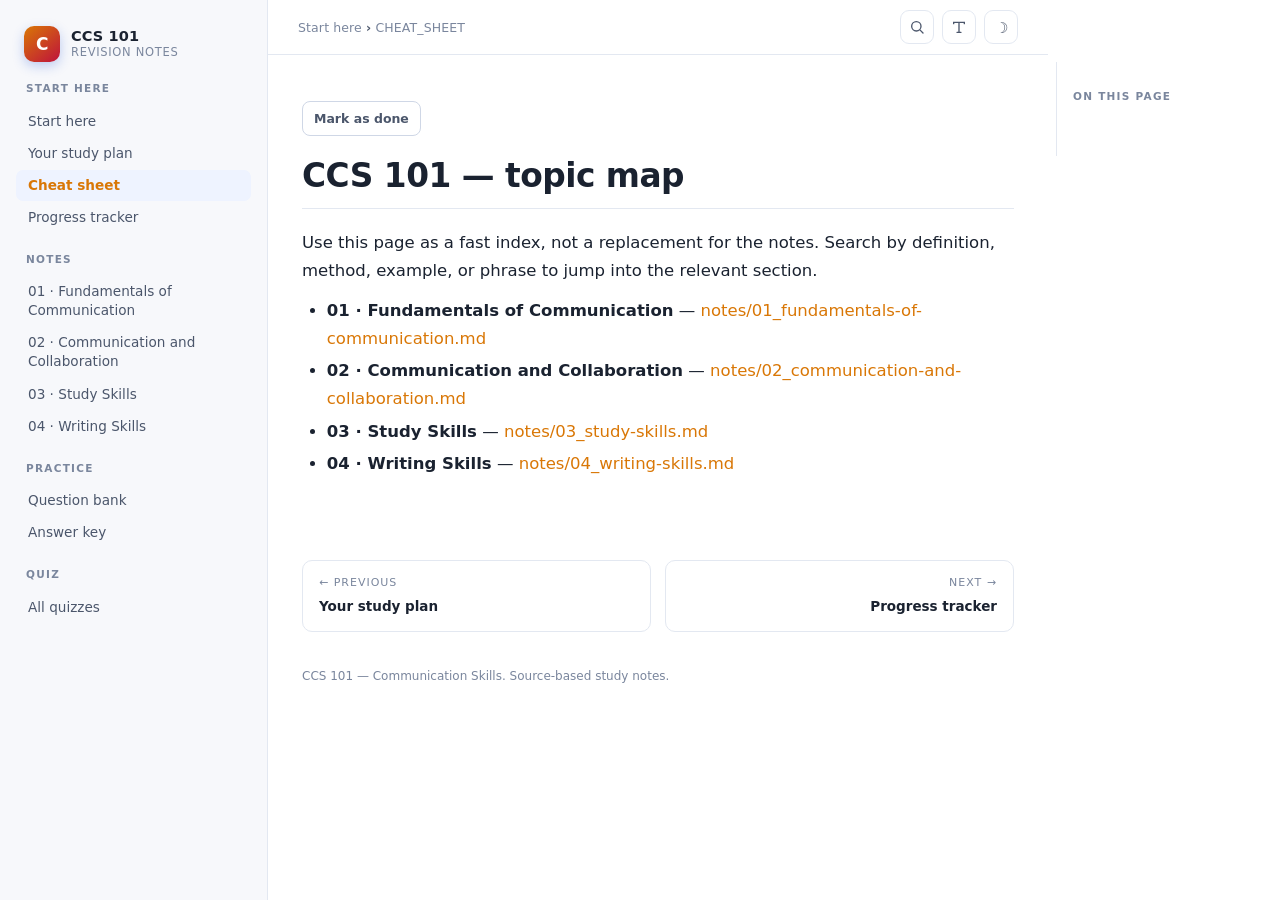
==== docs/CHEAT_SHEET.html @ 3e4b7929 "Build interactive ccs-101-communication-skills study site Co-authored-by: Copilot <223556219+Copilot" ====
<!DOCTYPE html>
<html lang="en" data-theme="light">
<head>
<meta charset="utf-8">
<meta name="viewport" content="width=device-width, initial-scale=1">
<title>CCS 101 — topic map · CCS 101 Revision</title>
<meta name="description" content="Study notes for CCS 101 Communication Skills, from academic communication to writing and study skills.">
<link rel="stylesheet" href="assets/notes.css">
<link rel="stylesheet" href="assets/theme.css">
</head>
<body data-page="CHEAT_SHEET.html" data-pages="[{&quot;label&quot;:&quot;01 · Fundamentals of Communication&quot;,&quot;href&quot;:&quot;notes/01_fundamentals-of-communication.html&quot;,&quot;key&quot;:&quot;notes/01_fundamentals-of-communication.html&quot;},{&quot;label&quot;:&quot;02 · Communication and Collaboration&quot;,&quot;href&quot;:&quot;notes/02_communication-and-collaboration.html&quot;,&quot;key&quot;:&quot;notes/02_communication-and-collaboration.html&quot;},{&quot;label&quot;:&quot;03 · Study Skills&quot;,&quot;href&quot;:&quot;notes/03_study-skills.html&quot;,&quot;key&quot;:&quot;notes/03_study-skills.html&quot;},{&quot;label&quot;:&quot;04 · Writing Skills&quot;,&quot;href&quot;:&quot;notes/04_writing-skills.html&quot;,&quot;key&quot;:&quot;notes/04_writing-skills.html&quot;}]">
<div class="progress" id="progress"></div>
<div class="layout">
<aside class="sidebar">
  <a class="brand" href="index.html">
    <span class="brand-mark">C</span>
    <span class="brand-text"><strong>CCS 101</strong><span>Revision Notes</span></span>
  </a>
  <details class="nav-details" open>
    <summary>Contents</summary>
    <div class="nav-group"><div class="nav-head">Start here</div><a href="START_HERE.html">Start here</a><a href="YOUR_STUDY_PLAN.html">Your study plan</a><a href="CHEAT_SHEET.html" class="active">Cheat sheet</a><a href="PROGRESS_TRACKER.html">Progress tracker</a></div><div class="nav-group"><div class="nav-head">Notes</div><a href="notes/01_fundamentals-of-communication.html">01 · Fundamentals of Communication</a><a href="notes/02_communication-and-collaboration.html">02 · Communication and Collaboration</a><a href="notes/03_study-skills.html">03 · Study Skills</a><a href="notes/04_writing-skills.html">04 · Writing Skills</a></div><div class="nav-group"><div class="nav-head">Practice</div><a href="practice/QUESTION_BANK.html">Question bank</a><a href="practice/ANSWER_KEY.html">Answer key</a></div><div class="nav-group"><div class="nav-head">Quiz</div><a href="quiz/index.html">All quizzes</a></div>
  </details>
</aside>
<main class="main">
  <div class="topbar">
    <span class="crumb">Start here <b>&rsaquo;</b> CHEAT_SHEET</span>
    <div class="topbar-actions">
      <button class="icon-btn" id="searchBtn" title="Search all pages (Ctrl+K)" aria-label="Search all pages">
        <svg viewBox="0 0 24 24" width="16" height="16" fill="none" stroke="currentColor" stroke-width="2" stroke-linecap="round" aria-hidden="true"><circle cx="11" cy="11" r="7"></circle><path d="M21 21l-4.3-4.3"></path></svg>
      </button>
      <button class="icon-btn" id="findBtn" title="Find on this page (Ctrl+Alt+F)" aria-label="Find on this page">
        <svg viewBox="0 0 24 24" width="16" height="16" fill="none" stroke="currentColor" stroke-width="2" stroke-linecap="round" aria-hidden="true"><path d="M4 7V5h16v2M9 20h6M12 5v15"></path></svg>
      </button>
      <button class="theme-btn" id="themeBtn" title="Switch light / dark" aria-label="Switch theme">&#9789;</button>
    </div>
  </div>
  <article class="content">
<div class="page-tools"><button type="button" class="done-btn" id="markDone">Mark as done</button></div>
<h1 id="ccs-101-topic-map">CCS 101 — topic map</h1>
<p>Use this page as a fast index, not a replacement for the notes. Search by definition, method, example, or phrase to jump into the relevant section.</p>
<ul>
<li><strong>01 · Fundamentals of Communication</strong> — <a href="notes/01_fundamentals-of-communication.html">notes/01_fundamentals-of-communication.md</a></li>
<li><strong>02 · Communication and Collaboration</strong> — <a href="notes/02_communication-and-collaboration.html">notes/02_communication-and-collaboration.md</a></li>
<li><strong>03 · Study Skills</strong> — <a href="notes/03_study-skills.html">notes/03_study-skills.md</a></li>
<li><strong>04 · Writing Skills</strong> — <a href="notes/04_writing-skills.html">notes/04_writing-skills.md</a></li>
</ul>

  </article>
<nav class="pager"><a class="prev" href="YOUR_STUDY_PLAN.html"><span class="dir">&larr; Previous</span><span class="name">Your study plan</span></a><a class="next" href="PROGRESS_TRACKER.html"><span class="dir">Next &rarr;</span><span class="name">Progress tracker</span></a></nav>
  <footer class="foot">
    CCS 101 — Communication Skills. Source-based study notes.
  </footer>
</main>
<aside class="toc">
  <div class="toc-title">On this page</div>
  
</aside>
</div>
<div class="search-overlay" id="searchOverlay" hidden>
  <div class="search-modal" role="dialog" aria-label="Search">
    <div class="search-bar">
      <svg viewBox="0 0 24 24" width="18" height="18" fill="none" stroke="currentColor" stroke-width="2" stroke-linecap="round" aria-hidden="true"><circle cx="11" cy="11" r="7"></circle><path d="M21 21l-4.3-4.3"></path></svg>
      <input id="searchInput" type="search" placeholder="Search every page, section and quiz&hellip;" autocomplete="off" aria-label="Search all pages">
      <kbd>Esc</kbd>
    </div>
    <div class="search-results" id="searchResults"></div>
    <div class="search-foot"><span>&uarr;&darr; choose</span><span>Enter open</span><span>Esc close</span></div>
  </div>
</div>
<div class="findbar" id="findBar" hidden>
  <div class="find-inner">
    <svg viewBox="0 0 24 24" width="15" height="15" fill="none" stroke="currentColor" stroke-width="2" stroke-linecap="round" aria-hidden="true"><path d="M4 7V5h16v2M9 20h6M12 5v15"></path></svg>
    <input id="findInput" type="search" placeholder="Find on this page&hellip;" autocomplete="off" aria-label="Find on this page">
    <span class="find-count" id="findCount"></span>
    <button class="mini-btn" id="findPrev" title="Previous match" aria-label="Previous match">&uarr;</button>
    <button class="mini-btn" id="findNext" title="Next match" aria-label="Next match">&darr;</button>
    <button class="mini-btn" id="findClose" title="Close (Esc)" aria-label="Close find">&times;</button>
  </div>
</div>
<script src="assets/search-index.js"></script>
<script>
(function () {
  var root = document.documentElement;
  try {
    var saved = localStorage.getItem('ccs101-theme');
    if (saved) root.setAttribute('data-theme', saved);
  } catch (e) {}

  var btn = document.getElementById('themeBtn');
  if (btn) btn.addEventListener('click', function () {
    var next = root.getAttribute('data-theme') === 'dark' ? 'light' : 'dark';
    root.setAttribute('data-theme', next);
    btn.textContent = next === 'dark' ? '\u2600' : '\u263D';
    try { localStorage.setItem('ccs101-theme', next); } catch (e) {}
  });

  var bar = document.getElementById('progress');
  if (bar) window.addEventListener('scroll', function () {
    var h = document.documentElement;
    var max = h.scrollHeight - h.clientHeight;
    bar.style.width = (max > 0 ? (h.scrollTop / max) * 100 : 0) + '%';
  }, { passive: true });

  // highlight the current section in the right-hand table of contents
  var links = [].slice.call(document.querySelectorAll('.toc a'));
  if (links.length) {
    var heads = links.map(function (a) { return document.getElementById(a.getAttribute('href').slice(1)); });
    window.addEventListener('scroll', function () {
      var best = -1;
      for (var i = 0; i < heads.length; i++) {
        if (heads[i] && heads[i].getBoundingClientRect().top < 120) best = i;
      }
      links.forEach(function (a, i) { a.classList.toggle('active', i === best); });
    }, { passive: true });
  }

  // on phones, start with the contents menu collapsed
  var det = document.querySelector('.nav-details');
  if (det && window.innerWidth < 1000) det.removeAttribute('open');

  // ---- interactive checklist -------------------------------------------
  var pageId  = document.body.getAttribute('data-page') || location.pathname;
  var checks  = [].slice.call(document.querySelectorAll('.task-check'));
  var countEl = document.getElementById('checkCount');
  var resetBtn = document.getElementById('resetChecks');

  function checkKey(el) { return 'ccs101:task:' + pageId + ':' + el.getAttribute('data-task'); }
  function updateCount() {
    if (!countEl) return;
    var done = checks.filter(function (c) { return c.checked; }).length;
    countEl.textContent = done + ' / ' + checks.length + ' done';
    countEl.classList.toggle('all', checks.length > 0 && done === checks.length);
  }
  checks.forEach(function (c) {
    try { if (localStorage.getItem(checkKey(c)) === '1') c.checked = true; } catch (e) {}
    c.addEventListener('change', function () {
      try { localStorage.setItem(checkKey(c), c.checked ? '1' : '0'); } catch (e) {}
      updateCount();
    });
  });
  updateCount();
  if (resetBtn) resetBtn.addEventListener('click', function () {
    checks.forEach(function (c) {
      c.checked = false;
      try { localStorage.removeItem(checkKey(c)); } catch (e) {}
    });
    updateCount();
  });

  // ---- fill-in blanks ---------------------------------------------------
  var blanks = [].slice.call(document.querySelectorAll('input.blank'));
  blanks.forEach(function (b) {
    var k = 'ccs101:blank:' + pageId + ':' + b.getAttribute('data-blank');
    try {
      var v = localStorage.getItem(k);
      if (v !== null) b.value = v;
    } catch (e) {}
    b.addEventListener('input', function () {
      try { localStorage.setItem(k, b.value); } catch (e) {}
      if (b.getAttribute('data-kind') === 'date') updateDays();
    });
  });

  function updateDays() {
    var date = document.querySelector('input.blank[data-kind="date"]');
    var days = document.querySelector('input.blank[data-kind="days"]');
    if (!date || !days) return;
    if (!date.value) { days.value = ''; return; }
    var d = new Date(date.value + 'T00:00:00');
    if (isNaN(d.getTime())) { days.value = ''; return; }
    var today = new Date();
    today.setHours(0, 0, 0, 0);
    days.value = String(Math.round((d - today) / 86400000));
  }
  updateDays();

  // ---- mark as done + progress panel -----------------------------------
  var doneBtn = document.getElementById('markDone');
  var doneKey = 'ccs101:done:' + pageId;
  function isDone() { try { return localStorage.getItem(doneKey) === '1'; } catch (e) { return false; } }
  function paintDone() {
    if (!doneBtn) return;
    doneBtn.textContent = isDone() ? '\u2713 Done' : 'Mark as done';
    doneBtn.classList.toggle('is-done', isDone());
  }
  if (doneBtn) doneBtn.addEventListener('click', function () {
    try { localStorage.setItem(doneKey, isDone() ? '0' : '1'); } catch (e) {}
    paintDone();
    renderPanel();
  });
  paintDone();

  var panel = document.getElementById('donePanel');
  var pages = [];
  try { pages = JSON.parse(document.body.getAttribute('data-pages') || '[]'); } catch (e) {}
  function renderPanel() {
    if (!panel || !pages.length) return;
    panel.innerHTML = '';
    var n = 0;
    pages.forEach(function (p) {
      try { if (localStorage.getItem('ccs101:done:' + p.key) === '1') n++; } catch (e) {}
    });
    var head = document.createElement('p');
    head.className = 'done-summary';
    head.textContent = n + ' / ' + pages.length + ' pages marked done';
    panel.appendChild(head);

    var list = document.createElement('ul');
    list.className = 'done-list';
    pages.forEach(function (p) {
      var li = document.createElement('li');
      var a = document.createElement('a');
      a.href = p.href;
      a.textContent = p.label;
      var s = document.createElement('span');
      var d = false;
      try { d = localStorage.getItem('ccs101:done:' + p.key) === '1'; } catch (e) {}
      s.className = 'done-flag' + (d ? ' yes' : '');
      s.textContent = d ? '\u2713 done' : 'not done';
      li.appendChild(a);
      li.appendChild(s);
      list.appendChild(li);
    });
    panel.appendChild(list);
  }
  renderPanel();

  // ---- multiple-choice quizzes -----------------------------------------
  var quiz = document.querySelector('.quiz');
  if (quiz) {
    var quizId = quiz.getAttribute('data-quiz');
    var total  = parseInt(quiz.getAttribute('data-total'), 10) || 0;
    var correct = 0;
    var answered = 0;
    var bestKey = 'ccs101:quiz:' + quizId;
    var nowEl = quiz.querySelector('.quiz-now');
    var bestEl = quiz.querySelector('.quiz-best');

    function readBest() {
      try { return parseInt(localStorage.getItem(bestKey) || '0', 10) || 0; } catch (e) { return 0; }
    }
    function paintBest() {
      if (bestEl) bestEl.textContent = 'Best: ' + readBest() + ' / ' + total;
    }
    paintBest();

    [].slice.call(quiz.querySelectorAll('.quiz-q')).forEach(function (q) {
      var answer = parseInt(q.getAttribute('data-answer'), 10);
      var feedback = q.querySelector('.quiz-feedback');
      var why = q.querySelector('.quiz-why');
      var opts = [].slice.call(q.querySelectorAll('.quiz-opt'));
      opts.forEach(function (btn) {
        btn.addEventListener('click', function () {
          if (q.classList.contains('answered')) return;
          q.classList.add('answered');
          var pick = parseInt(btn.getAttribute('data-i'), 10);
          opts.forEach(function (b) {
            b.disabled = true;
            if (parseInt(b.getAttribute('data-i'), 10) === answer) b.classList.add('correct');
          });
          if (pick === answer) {
            correct++;
            feedback.className = 'quiz-feedback good';
          } else {
            btn.classList.add('wrong');
            feedback.className = 'quiz-feedback bad';
          }
          feedback.textContent = (pick === answer ? 'Correct. ' : 'Not quite. ') + (why ? why.textContent : '');
          feedback.hidden = false;
          answered++;
          if (nowEl) nowEl.textContent = correct + ' / ' + total;
          if (answered === total) {
            var best = readBest();
            if (correct > best) {
              try { localStorage.setItem(bestKey, String(correct)); } catch (e) {}
              paintBest();
            }
          }
        });
      });
    });

    var retry = quiz.querySelector('.quiz-retry');
    if (retry) retry.addEventListener('click', function () {
      correct = 0;
      answered = 0;
      if (nowEl) nowEl.textContent = '0 / ' + total;
      [].slice.call(quiz.querySelectorAll('.quiz-q')).forEach(function (q) {
        q.classList.remove('answered');
        var f = q.querySelector('.quiz-feedback');
        f.hidden = true;
        f.textContent = '';
        f.className = 'quiz-feedback';
        [].slice.call(q.querySelectorAll('.quiz-opt')).forEach(function (b) {
          b.disabled = false;
          b.classList.remove('correct', 'wrong');
        });
      });
    });
  }

  // print shows the answers so the PDF is a complete revision sheet
  window.addEventListener('beforeprint', function () {
    [].slice.call(document.querySelectorAll('details.reveal')).forEach(function (d) {
      d.setAttribute('data-was-open', d.open ? '1' : '0');
      d.open = true;
    });
  });
  window.addEventListener('afterprint', function () {
    [].slice.call(document.querySelectorAll('details.reveal')).forEach(function (d) {
      if (d.getAttribute('data-was-open') === '0') d.open = false;
    });
  });
})();
</script>
<script>
(function () {
  var SITE_ROOT = '';

  // ---- flip cards ----------------------------------------------------------
  [].slice.call(document.querySelectorAll('.flipcard')).forEach(function (card) {
    card.addEventListener('click', function () { card.classList.toggle('flipped'); });
  });

  // ---- inline multiple choice ----------------------------------------------
  [].slice.call(document.querySelectorAll('.mcq')).forEach(function (box) {
    var fb = box.querySelector('.mcq-feedback');
    [].slice.call(box.querySelectorAll('.mcq-opt')).forEach(function (btn) {
      btn.addEventListener('click', function () {
        if (box.classList.contains('answered')) return;
        box.classList.add('answered');
        var correct = btn.getAttribute('data-correct') === 'true';
        [].slice.call(box.querySelectorAll('.mcq-opt')).forEach(function (b) {
          b.disabled = true;
          if (b.getAttribute('data-correct') === 'true') b.classList.add('correct');
        });
        if (!correct) btn.classList.add('wrong');
        var why = btn.getAttribute('data-why') || '';
        fb.textContent = (correct ? 'Correct. ' : 'Not quite. ') + why;
        fb.className = 'mcq-feedback ' + (correct ? 'good' : 'bad');
        fb.hidden = false;
      });
    });
  });

  // ---- true / false ----------------------------------------------------------
  [].slice.call(document.querySelectorAll('.tf')).forEach(function (box) {
    var fb = box.querySelector('.tf-feedback');
    var answer = box.getAttribute('data-answer') === 'false' ? 'false' : 'true';
    [].slice.call(box.querySelectorAll('.tf-btn')).forEach(function (btn) {
      btn.addEventListener('click', function () {
        if (box.classList.contains('answered')) return;
        box.classList.add('answered');
        var correct = btn.getAttribute('data-pick') === answer;
        [].slice.call(box.querySelectorAll('.tf-btn')).forEach(function (b) {
          b.disabled = true;
          if (b.getAttribute('data-pick') === answer) b.classList.add('correct');
        });
        if (!correct) btn.classList.add('wrong');
        fb.textContent = (correct ? 'Correct. ' : 'Not quite. ') + (box.getAttribute('data-why') || '');
        fb.className = 'tf-feedback ' + (correct ? 'good' : 'bad');
        fb.hidden = false;
      });
    });
  });

  // ---- step-by-step solutions -------------------------------------------------
  [].slice.call(document.querySelectorAll('.steps')).forEach(function (box) {
    [].slice.call(box.querySelectorAll('.step-head')).forEach(function (h) {
      h.addEventListener('click', function () { h.parentNode.classList.toggle('open'); });
    });
    var all = box.querySelector('.steps-all');
    if (all) all.addEventListener('click', function () {
      [].slice.call(box.querySelectorAll('.step')).forEach(function (s) { s.classList.add('open'); });
      all.disabled = true;
      all.textContent = 'All steps revealed';
    });
  });

  // ---- full-text search overlay ------------------------------------------------
  var INDEX = window.SEARCH_INDEX || [];
  var overlay = document.getElementById('searchOverlay');
  var sInput = document.getElementById('searchInput');
  var sResults = document.getElementById('searchResults');
  var sSel = -1;

  function escHtml(s) {
    return String(s).replace(/[&<>"]/g, function (c) {
      return { '&': '&amp;', '<': '&lt;', '>': '&gt;', '"': '&quot;' }[c];
    });
  }

  function runSearch(query) {
    var terms = query.toLowerCase().split(/\s+/).filter(function (t) { return t; });
    if (!terms.length) return [];
    var ql = query.toLowerCase();
    var hits = [];
    for (var n = 0; n < INDEX.length; n++) {
      var e = INDEX[n];
      var t = (e.t || '').toLowerCase();
      var h = (e.h || '').toLowerCase();
      var x = (e.x || '').toLowerCase();
      var score = 0, ok = true, firstPos = -1;
      for (var i = 0; i < terms.length; i++) {
        var term = terms[i];
        var pt = t.indexOf(term), ph = h.indexOf(term), px = x.indexOf(term);
        if (pt < 0 && ph < 0 && px < 0) { ok = false; break; }
        if (pt >= 0) score += 8;
        if (ph >= 0) score += 5;
        if (px >= 0) { score += 1; if (firstPos < 0) firstPos = px; }
      }
      if (!ok) continue;
      if (ql.length > 3 && x.indexOf(ql) >= 0) score += 6;
      if (h.indexOf(ql) >= 0) score += 4;
      hits.push({ e: e, score: score, pos: firstPos });
    }
    hits.sort(function (a, b) { return b.score - a.score; });
    return hits.slice(0, 24);
  }

  function snippetHtml(e, pos, query) {
    var x = e.x || '';
    if (pos < 0) pos = 0;
    var start = Math.max(0, pos - 60);
    var end = Math.min(x.length, pos + 150);
    var raw = (start > 0 ? '\u2026' : '') + x.substring(start, end) + (end < x.length ? '\u2026' : '');
    var html = escHtml(raw);
    var terms = query.toLowerCase().split(/\s+/).filter(function (t) { return t; })
      .sort(function (a, b) { return b.length - a.length; });
    for (var i = 0; i < terms.length; i++) {
      var t = terms[i].replace(/[.*+?^${}()|[\]\\]/g, '\\$&');
      html = html.replace(new RegExp('(' + t + ')', 'gi'), '<mark>$1</mark>');
    }
    return html;
  }

  function addHit(hit, query) {
    var e = hit.e;
    var a = document.createElement('a');
    a.className = 'sr-item';
    a.href = SITE_ROOT + e.u + (e.i ? '#' + e.i : '');
    var meta = e.g + (e.h ? ' \u00b7 ' + e.h : '');
    a.innerHTML =
      '<span class="sr-meta">' + escHtml(meta) + '</span>' +
      '<span class="sr-title">' + escHtml(e.t) + '</span>' +
      (query ? '<span class="sr-snippet">' + snippetHtml(e, hit.pos, query) + '</span>' : '');
    a.addEventListener('click', function () { closeSearch(); });
    sResults.appendChild(a);
  }

  function paintSearch(query) {
    sResults.innerHTML = '';
    if (!query.trim()) {
      var pages = [];
      for (var n = 0; n < INDEX.length; n++) {
        if (!INDEX[n].h) pages.push({ e: INDEX[n], pos: -1 });
      }
      pages.slice(0, 14).forEach(function (hit) { addHit(hit, ''); });
      return;
    }
    var hits = runSearch(query);
    if (!hits.length) {
      sResults.innerHTML = '<div class="sr-empty">Nothing matches &ldquo;' + escHtml(query) + '&rdquo;. Try a shorter word.</div>';
      return;
    }
    hits.forEach(function (hit) { addHit(hit, query); });
  }

  function paintSel() {
    var items = [].slice.call(sResults.querySelectorAll('.sr-item'));
    items.forEach(function (el, i) { el.classList.toggle('active', i === sSel); });
    if (sSel >= 0 && items[sSel]) items[sSel].scrollIntoView({ block: 'nearest' });
  }

  function openSearch() {
    if (!overlay) return;
    overlay.hidden = false;
    sInput.value = '';
    paintSearch('');
    sInput.focus();
  }
  function closeSearch() { if (overlay) overlay.hidden = true; }

  if (overlay && sInput && sResults) {
    document.getElementById('searchBtn').addEventListener('click', openSearch);
    overlay.addEventListener('mousedown', function (ev) {
      if (ev.target === overlay) closeSearch();
    });
    sInput.addEventListener('input', function () { paintSearch(sInput.value); });
    sInput.addEventListener('keydown', function (ev) {
      var items = [].slice.call(sResults.querySelectorAll('.sr-item'));
      if (ev.key === 'ArrowDown') { ev.preventDefault(); if (sSel < items.length - 1) sSel++; paintSel(); }
      else if (ev.key === 'ArrowUp') { ev.preventDefault(); if (sSel > 0) sSel--; paintSel(); }
      else if (ev.key === 'Enter') {
        ev.preventDefault();
        var target = items[sSel >= 0 ? sSel : 0];
        if (target) location.href = target.href;
      }
    });
  }

  // ---- find on this page --------------------------------------------------------
  var findBar = document.getElementById('findBar');
  var fInput = document.getElementById('findInput');
  var fCount = document.getElementById('findCount');
  var fMarks = [];
  var fCur = -1;
  var fTimer = null;

  function collectTextNodes(el, out) {
    var walker = document.createTreeWalker(el, NodeFilter.SHOW_TEXT, {
      acceptNode: function (n) {
        if (!n.nodeValue || !n.nodeValue.trim()) return NodeFilter.FILTER_REJECT;
        var p = n.parentNode;
        if (p && p.closest && p.closest('script,style,mark.find-m')) return NodeFilter.FILTER_REJECT;
        return NodeFilter.FILTER_ACCEPT;
      }
    });
    while (walker.nextNode()) out.push(walker.currentNode);
    return out;
  }

  function clearFind() {
    [].slice.call(document.querySelectorAll('mark.find-m')).forEach(function (m) {
      var parent = m.parentNode;
      if (!parent) return;
      parent.replaceChild(document.createTextNode(m.textContent), m);
      parent.normalize();
    });
    fMarks = [];
    fCur = -1;
  }

  function paintFindCount() {
    if (!fCount) return;
    if (fMarks.length) {
      fCount.textContent = (fCur + 1) + ' / ' + fMarks.length;
    } else {
      fCount.textContent = (fInput.value.trim().length >= 2 ? 'no match' : '');
    }
  }

  function showFind(i) {
    [].slice.call(document.querySelectorAll('mark.find-m.current')).forEach(function (m) {
      m.classList.remove('current');
    });
    if (i >= 0 && i < fMarks.length) {
      fCur = i;
      var m = fMarks[i];
      m.classList.add('current');
      m.scrollIntoView({ block: 'center' });
    }
    paintFindCount();
  }

  function doFind(q) {
    clearFind();
    if (q.trim().length < 2) { paintFindCount(); return; }
    var content = document.querySelector('.content') || document.body;
    var nodes = collectTextNodes(content, []);
    var ql = q.toLowerCase();
    nodes.forEach(function (node) {
      var text = node.nodeValue;
      var lower = text.toLowerCase();
      var idx = lower.indexOf(ql);
      if (idx < 0) return;
      var frag = document.createDocumentFragment();
      var pos = 0;
      while (idx >= 0) {
        frag.appendChild(document.createTextNode(text.substring(pos, idx)));
        var mk = document.createElement('mark');
        mk.className = 'find-m';
        mk.textContent = text.substring(idx, idx + ql.length);
        frag.appendChild(mk);
        fMarks.push(mk);
        pos = idx + ql.length;
        idx = lower.indexOf(ql, pos);
      }
      frag.appendChild(document.createTextNode(text.substring(pos)));
      node.parentNode.replaceChild(frag, node);
    });
    if (fMarks.length) showFind(0); else paintFindCount();
  }

  function openFind() {
    if (!findBar) return;
    findBar.hidden = false;
    fInput.focus();
    fInput.select();
  }
  function closeFind() {
    if (!findBar) return;
    findBar.hidden = true;
    clearFind();
    paintFindCount();
  }

  if (findBar && fInput) {
    document.getElementById('findBtn').addEventListener('click', openFind);
    document.getElementById('findClose').addEventListener('click', closeFind);
    document.getElementById('findPrev').addEventListener('click', function () {
      if (fMarks.length) showFind((fCur - 1 + fMarks.length) % fMarks.length);
    });
    document.getElementById('findNext').addEventListener('click', function () {
      if (fMarks.length) showFind((fCur + 1) % fMarks.length);
    });
    fInput.addEventListener('input', function () {
      if (fTimer) clearTimeout(fTimer);
      fTimer = setTimeout(function () { doFind(fInput.value); }, 150);
    });
    fInput.addEventListener('keydown', function (ev) {
      if (ev.key === 'Enter') {
        ev.preventDefault();
        if (fMarks.length) showFind((fCur + 1) % fMarks.length);
      } else if (ev.key === 'Escape') {
        closeFind();
      }
    });
  }

  // ---- global keyboard shortcuts --------------------------------------------------
  document.addEventListener('keydown', function (ev) {
    var inField = /^(input|textarea|select)$/i.test((ev.target && ev.target.tagName) || '');
    if ((ev.ctrlKey || ev.metaKey) && (ev.key === 'k' || ev.key === 'K')) {
      ev.preventDefault();
      if (overlay && overlay.hidden) openSearch(); else closeSearch();
    } else if (ev.ctrlKey && ev.altKey && (ev.key === 'f' || ev.key === 'F')) {
      ev.preventDefault();
      if (findBar && findBar.hidden) openFind(); else closeFind();
    } else if (ev.key === 'Escape') {
      if (overlay && !overlay.hidden) closeSearch();
      else if (findBar && !findBar.hidden) closeFind();
    } else if (ev.key === '/' && !inField && overlay && overlay.hidden) {
      ev.preventDefault();
      openSearch();
    }
  });
})();
</script>
</body>
</html>
---- docs/assets/notes.css ----
@charset "utf-8";
/* ==========================================================================
   CSC 112 / STA 121 — Revision Notes
   A clean, printable "docs site" theme for the Markdown study notes.
   ========================================================================== */

:root {
  --bg: #ffffff;
  --bg-soft: #f7f8fb;
  --bg-inset: #eef1f7;
  --fg: #1a2230;
  --fg-soft: #4b566b;
  --muted: #7a869d;
  --border: #e3e8f1;
  --border-strong: #cfd7e6;
  --accent: #2456d6;
  --accent-2: #6d4aff;
  --accent-soft: #eef3ff;
  --ok: #0f7b4f;
  --warn: #9a5b00;
  --code-bg: #0f172a;
  --code-fg: #e6edf8;
  --code-border: #1e2a44;
  --shadow: 0 1px 2px rgba(16, 24, 40, .04), 0 8px 24px rgba(16, 24, 40, .06);
  --radius: 12px;
  --sidebar-w: 268px;
  --toc-w: 232px;
  --font: "Segoe UI", system-ui, -apple-system, "Helvetica Neue", Arial, sans-serif;
  --mono: "Cascadia Mono", "Cascadia Code", Consolas, "SF Mono", "Liberation Mono", monospace;
}

[data-theme="dark"] {
  --bg: #0d121e;
  --bg-soft: #131a29;
  --bg-inset: #1a2233;
  --fg: #e2e9f5;
  --fg-soft: #b3bfd4;
  --muted: #8795ad;
  --border: #222c41;
  --border-strong: #33405a;
  --accent: #7ea2ff;
  --accent-2: #a78bfa;
  --accent-soft: #16203a;
  --ok: #4ade80;
  --warn: #fbbf24;
  --code-bg: #080d18;
  --code-fg: #dbe6f7;
  --code-border: #1b2438;
  --shadow: 0 1px 2px rgba(0, 0, 0, .4), 0 12px 32px rgba(0, 0, 0, .35);
}

* { box-sizing: border-box; }

html { scroll-behavior: smooth; }

body {
  margin: 0;
  background: var(--bg);
  color: var(--fg);
  font-family: var(--font);
  font-size: 16.5px;
  line-height: 1.68;
  -webkit-font-smoothing: antialiased;
  text-rendering: optimizeLegibility;
}

::selection { background: rgba(36, 86, 214, .18); }

/* ---------- reading progress ---------- */

.progress {
  position: fixed;
  top: 0; left: 0;
  height: 3px;
  width: 0;
  background: linear-gradient(90deg, var(--accent), var(--accent-2));
  z-index: 60;
  transition: width .08s linear;
}

/* ---------- layout ---------- */

.layout {
  display: grid;
  grid-template-columns: var(--sidebar-w) minmax(0, 1fr);
  min-height: 100vh;
}

.sidebar {
  position: sticky;
  top: 0;
  height: 100vh;
  overflow-y: auto;
  border-right: 1px solid var(--border);
  background: var(--bg-soft);
  padding: 22px 16px 40px;
  scrollbar-width: thin;
}

.brand {
  display: flex;
  align-items: center;
  gap: 11px;
  padding: 4px 8px 18px;
  text-decoration: none;
  color: var(--fg);
}

.brand-mark {
  width: 36px; height: 36px;
  flex: 0 0 36px;
  display: grid;
  place-items: center;
  border-radius: 10px;
  background: linear-gradient(140deg, var(--accent), var(--accent-2));
  color: #fff;
  font-weight: 700;
  font-size: 17px;
  letter-spacing: -.02em;
  box-shadow: 0 4px 12px rgba(36, 86, 214, .28);
}

.brand-text { display: flex; flex-direction: column; line-height: 1.2; }
.brand-text strong { font-size: 14.5px; letter-spacing: .01em; }
.brand-text span { font-size: 11.5px; color: var(--muted); letter-spacing: .06em; text-transform: uppercase; }

.nav-details > summary { display: none; }

.nav-group { margin: 0 0 18px; }

.nav-head {
  font-size: 10.5px;
  font-weight: 700;
  letter-spacing: .12em;
  text-transform: uppercase;
  color: var(--muted);
  padding: 0 10px 7px;
}

.nav-group a {
  display: block;
  padding: 6px 10px;
  margin: 1px 0;
  border-radius: 7px;
  font-size: 13.6px;
  line-height: 1.4;
  color: var(--fg-soft);
  text-decoration: none;
  border-left: 2px solid transparent;
}

.nav-group a:hover { background: var(--bg-inset); color: var(--fg); }

.nav-group a.active {
  background: var(--accent-soft);
  color: var(--accent);
  font-weight: 600;
}

/* ---------- main ---------- */

.main { min-width: 0; }

.topbar {
  position: sticky;
  top: 0;
  z-index: 40;
  display: flex;
  align-items: center;
  justify-content: space-between;
  gap: 12px;
  padding: 10px 30px;
  background: color-mix(in srgb, var(--bg) 88%, transparent);
  backdrop-filter: blur(10px);
  border-bottom: 1px solid var(--border);
}

.crumb {
  font-size: 12.5px;
  color: var(--muted);
  letter-spacing: .01em;
}
.crumb b { color: var(--fg-soft); font-weight: 600; }

.theme-btn {
  border: 1px solid var(--border);
  background: var(--bg);
  color: var(--fg-soft);
  width: 34px; height: 34px;
  border-radius: 9px;
  cursor: pointer;
  font-size: 15px;
  line-height: 1;
  display: grid;
  place-items: center;
}
.theme-btn:hover { border-color: var(--border-strong); color: var(--fg); }

.content {
  max-width: 850px;
  margin: 0 auto;
  padding: 46px 34px 70px;
}

/* ---------- typography ---------- */

.content h1, .content h2, .content h3, .content h4 {
  color: var(--fg);
  line-height: 1.25;
  letter-spacing: -.015em;
  scroll-margin-top: 72px;
}

.content h1 {
  font-size: 2.05rem;
  font-weight: 700;
  margin: 0 0 .6em;
  padding-bottom: .35em;
  border-bottom: 1px solid var(--border);
}

.content h2 {
  font-size: 1.42rem;
  font-weight: 650;
  margin: 2.1em 0 .55em;
  padding-top: .2em;
}

.content h3 {
  font-size: 1.14rem;
  font-weight: 650;
  margin: 1.7em 0 .45em;
  color: var(--fg);
}

.content h4 { font-size: 1rem; font-weight: 650; margin: 1.4em 0 .4em; }

.content p { margin: .75em 0; }

.content a { color: var(--accent); text-decoration: none; border-bottom: 1px solid transparent; }
.content a:hover { border-bottom-color: currentColor; }

.content strong { font-weight: 650; color: var(--fg); }

.content ul, .content ol { margin: .7em 0; padding-left: 1.5em; }
.content li { margin: .3em 0; }
.content li > ul, .content li > ol { margin: .3em 0; }

.content hr {
  border: 0;
  height: 1px;
  background: var(--border);
  margin: 2.4em 0;
}

/* ---------- blockquote / callout ---------- */

.content blockquote {
  margin: 1.3em 0;
  padding: 13px 18px;
  border-left: 3px solid var(--accent);
  border-radius: 0 10px 10px 0;
  background: var(--accent-soft);
  color: var(--fg-soft);
}

.content blockquote p { margin: .3em 0; }
.content blockquote strong { color: var(--fg); }

/* ---------- inline code ---------- */

.content code {
  font-family: var(--mono);
  font-size: .87em;
  padding: .13em .38em;
  border-radius: 5px;
  background: var(--bg-inset);
  color: var(--accent);
  border: 1px solid var(--border);
  white-space: nowrap;
}

[data-theme="dark"] .content code { color: #a9c1ff; }

/* ---------- code blocks ---------- */

pre.code {
  position: relative;
  margin: 1.25em 0;
  padding: 18px 20px;
  background: var(--code-bg);
  color: var(--code-fg);
  border: 1px solid var(--code-border);
  border-radius: var(--radius);
  overflow-x: auto;
  box-shadow: var(--shadow);
  line-height: 1.55;
  tab-size: 4;
}

pre.code code {
  display: block;
  padding: 0;
  margin: 0;
  background: none;
  border: 0;
  color: inherit;
  font-family: var(--mono);
  font-size: 13.4px;
  white-space: pre;
  border-radius: 0;
}

pre.code[data-lang]::before {
  content: attr(data-lang);
  position: absolute;
  top: 9px;
  right: 13px;
  font-family: var(--font);
  font-size: 10px;
  letter-spacing: .11em;
  text-transform: uppercase;
  color: #7f8ea8;
  user-select: none;
}

/* syntax tokens */
.tok-com { color: #7d8da6; font-style: italic; }
.tok-str { color: #9ae6a8; }
.tok-chr { color: #9ae6a8; }
.tok-num { color: #f0b072; }
.tok-kw  { color: #8ab4ff; font-weight: 600; }
.tok-pre { color: #d7a0ff; }
.tok-fn  { color: #ffd580; }

/* ---------- tables ---------- */

.table-wrap {
  margin: 1.3em 0;
  overflow-x: auto;
  border: 1px solid var(--border);
  border-radius: var(--radius);
  background: var(--bg);
  box-shadow: var(--shadow);
}

.content table {
  border-collapse: collapse;
  width: 100%;
  font-size: .93em;
}

.content thead th {
  background: var(--bg-soft);
  color: var(--fg);
  font-weight: 650;
  text-align: left;
  padding: 10px 14px;
  border-bottom: 1px solid var(--border-strong);
  white-space: nowrap;
}

.content tbody td {
  padding: 9px 14px;
  border-bottom: 1px solid var(--border);
  vertical-align: top;
}

.content tbody tr:last-child td { border-bottom: 0; }
.content tbody tr:hover td { background: var(--bg-soft); }

.content table code { white-space: nowrap; }

/* ---------- checkboxes in task lists ---------- */

.cb {
  display: inline-block;
  color: var(--accent);
  font-size: 1.05em;
  margin-right: .1em;
}

/* ---------- right rail TOC ---------- */

.toc {
  display: none;
  position: sticky;
  top: 62px;
  align-self: start;
  max-height: calc(100vh - 80px);
  overflow-y: auto;
  padding: 26px 18px 40px 4px;
  font-size: 13px;
  border-left: 1px solid var(--border);
  margin-left: 8px;
}

.toc-title {
  font-size: 10.5px;
  font-weight: 700;
  letter-spacing: .12em;
  text-transform: uppercase;
  color: var(--muted);
  margin: 0 0 10px 12px;
}

.toc a {
  display: block;
  padding: 4px 12px;
  color: var(--muted);
  text-decoration: none;
  border-left: 2px solid transparent;
  line-height: 1.4;
}

.toc a:hover { color: var(--fg); }
.toc a.toc-h3 { padding-left: 24px; font-size: 12.3px; }
.toc a.active { color: var(--accent); border-left-color: var(--accent); }

/* ---------- pager ---------- */

.pager {
  display: flex;
  gap: 14px;
  max-width: 850px;
  margin: 0 auto;
  padding: 0 34px 34px;
}

.pager a {
  flex: 1;
  display: flex;
  flex-direction: column;
  gap: 3px;
  padding: 13px 16px;
  border: 1px solid var(--border);
  border-radius: 10px;
  text-decoration: none;
  color: var(--fg);
  background: var(--bg);
  transition: border-color .15s, transform .15s;
}

.pager a:hover { border-color: var(--accent); transform: translateY(-1px); }
.pager .dir { font-size: 11px; letter-spacing: .09em; text-transform: uppercase; color: var(--muted); }
.pager .name { font-size: 13.5px; font-weight: 600; }
.pager a.next { text-align: right; }
.pager .spacer { flex: 1; }

.foot {
  max-width: 850px;
  margin: 0 auto;
  padding: 0 34px 50px;
  font-size: 12px;
  color: var(--muted);
}

/* ---------- index page ---------- */

.hero {
  padding: 58px 34px 10px;
  max-width: 1060px;
  margin: 0 auto;
}

.hero .kicker {
  display: inline-block;
  font-size: 11.5px;
  font-weight: 700;
  letter-spacing: .14em;
  text-transform: uppercase;
  color: var(--accent);
  background: var(--accent-soft);
  padding: 5px 11px;
  border-radius: 999px;
  margin-bottom: 16px;
}

.hero h1 {
  font-size: 2.7rem;
  line-height: 1.12;
  letter-spacing: -.03em;
  margin: 0 0 14px;
  font-weight: 700;
}

.hero p.lede {
  font-size: 1.06rem;
  color: var(--fg-soft);
  max-width: 640px;
  margin: 0 0 26px;
}

.search {
  position: relative;
  max-width: 460px;
}

.search input {
  width: 100%;
  padding: 12px 16px 12px 42px;
  border: 1px solid var(--border-strong);
  border-radius: 10px;
  background: var(--bg);
  color: var(--fg);
  font-family: var(--font);
  font-size: 14.5px;
  outline: none;
  transition: border-color .15s, box-shadow .15s;
}

.search input:focus {
  border-color: var(--accent);
  box-shadow: 0 0 0 4px rgba(36, 86, 214, .12);
}

.search svg {
  position: absolute;
  left: 14px; top: 50%;
  transform: translateY(-50%);
  width: 17px; height: 17px;
  stroke: var(--muted);
  fill: none;
  stroke-width: 2;
}

.groups { max-width: 1060px; margin: 0 auto; padding: 30px 34px 70px; }

.group-title {
  font-size: 12px;
  font-weight: 700;
  letter-spacing: .13em;
  text-transform: uppercase;
  color: var(--muted);
  margin: 34px 0 14px;
  display: flex;
  align-items: center;
  gap: 12px;
}

.group-title::after {
  content: "";
  flex: 1;
  height: 1px;
  background: var(--border);
}

.cards {
  display: grid;
  grid-template-columns: repeat(auto-fill, minmax(252px, 1fr));
  gap: 13px;
}

.card {
  display: flex;
  flex-direction: column;
  gap: 7px;
  padding: 16px 17px;
  border: 1px solid var(--border);
  border-radius: var(--radius);
  background: var(--bg);
  text-decoration: none;
  color: var(--fg);
  transition: border-color .15s, box-shadow .15s, transform .15s;
}

.card:hover {
  border-color: var(--accent);
  box-shadow: var(--shadow);
  transform: translateY(-2px);
}

.card .num {
  font-size: 11px;
  font-weight: 700;
  letter-spacing: .06em;
  color: var(--accent);
}

.card .title { font-size: 14.8px; font-weight: 650; line-height: 1.35; }
.card .meta { font-size: 11.8px; color: var(--muted); margin-top: auto; }

.no-results {
  display: none;
  padding: 30px 2px;
  color: var(--muted);
  font-size: 14px;
}

/* ---------- responsive ---------- */

@media (min-width: 1240px) {
  .layout { grid-template-columns: var(--sidebar-w) minmax(0, 1fr) var(--toc-w); }
  .toc { display: block; }
}

@media (max-width: 1000px) {
  .layout { grid-template-columns: 1fr; }
  .sidebar {
    position: sticky;
    height: auto;
    max-height: none;
    overflow: visible;
    border-right: 0;
    border-bottom: 1px solid var(--border);
    padding: 10px 14px;
  }
  .brand { padding: 6px 4px; }
  .nav-details > summary {
    display: block;
    cursor: pointer;
    font-size: 12.5px;
    font-weight: 600;
    color: var(--fg-soft);
    padding: 8px 10px;
    margin: 4px 0;
    border: 1px solid var(--border);
    border-radius: 8px;
    background: var(--bg);
    list-style: none;
  }
  .nav-details > summary::-webkit-details-marker { display: none; }
  .nav-details > summary::before { content: "☰  "; }
  .nav-group { margin: 10px 0; }
  .content { padding: 30px 20px 50px; }
  .topbar { padding: 8px 18px; }
  .pager, .foot, .hero, .groups { padding-left: 20px; padding-right: 20px; }
  .hero h1 { font-size: 2.1rem; }
}

@media (max-width: 560px) {
  body { font-size: 16px; }
  .content h1 { font-size: 1.62rem; }
  .content h2 { font-size: 1.24rem; }
  pre.code { padding: 14px; border-radius: 9px; }
  pre.code code { font-size: 12.6px; }
  .pager { flex-direction: column; }
  .pager a.next { text-align: left; }
  .cards { grid-template-columns: 1fr; }
}

/* ---------- practice links at the end of each note ---------- */

.practice-links {
  margin: 28px 0 0;
  padding: 14px 16px;
  border: 1px solid var(--border);
  border-radius: 12px;
  background: var(--bg-soft);
  display: flex;
  flex-wrap: wrap;
  gap: 10px;
  align-items: center;
}
.practice-links span { font-weight: 700; font-size: 14px; }
.practice-links a {
  font-size: 13.5px;
  font-weight: 600;
  text-decoration: none;
  color: var(--accent);
  border: 1px solid var(--border-strong);
  border-radius: 999px;
  padding: 4px 11px;
}
.practice-links a:hover { background: var(--accent-soft); }

/* ---------- interactive page tools ---------- */

.page-tools {
  display: flex;
  flex-wrap: wrap;
  gap: 8px;
  align-items: center;
  margin: 0 0 20px;
}

.check-count {
  font-size: 12.5px;
  font-weight: 700;
  color: var(--accent);
  background: var(--accent-soft);
  border: 1px solid var(--border-strong);
  padding: 5px 11px;
  border-radius: 999px;
}
.check-count.all { color: var(--ok); }

.reset-btn, .done-btn {
  font: inherit;
  font-size: 12.5px;
  font-weight: 600;
  color: var(--fg-soft);
  background: var(--bg);
  border: 1px solid var(--border-strong);
  border-radius: 8px;
  padding: 6px 11px;
  cursor: pointer;
}
.reset-btn:hover, .done-btn:hover { border-color: var(--accent); color: var(--accent); }
.done-btn.is-done { background: var(--ok); border-color: var(--ok); color: #fff; }

.task { display: flex; gap: 9px; align-items: flex-start; cursor: pointer; }
.task input[type="checkbox"] {
  width: 18px; height: 18px;
  margin: 4px 0 0;
  flex: none;
  accent-color: var(--accent);
  cursor: pointer;
}
.task input:checked + .task-text { color: var(--muted); text-decoration: line-through; }

.blank {
  font: inherit;
  color: inherit;
  background: var(--bg-soft);
  border: 1px solid var(--border-strong);
  border-radius: 6px;
  padding: 4px 8px;
  min-width: 7em;
  max-width: 100%;
}
td .blank { width: 100%; }
.blank:focus { outline: 2px solid var(--accent); outline-offset: 1px; }
.blank[readonly] { background: var(--bg-inset); color: var(--fg-soft); }

/* ---------- predict the output ---------- */

.predict {
  border: 1px solid var(--border);
  border-left: 3px solid var(--accent);
  background: var(--bg-soft);
  border-radius: 10px;
  padding: 12px 14px;
  margin: 14px 0;
}
.predict-q { font-size: 15px; }
.predict-q .tag {
  display: inline-block;
  font-size: 10.5px;
  font-weight: 800;
  letter-spacing: .07em;
  text-transform: uppercase;
  color: #fff;
  background: var(--accent);
  border-radius: 999px;
  padding: 2px 8px;
  margin-right: 6px;
  vertical-align: 1px;
}
.reveal { margin-top: 8px; }
.reveal summary {
  cursor: pointer;
  color: var(--accent);
  font-size: 13.5px;
  font-weight: 700;
  list-style: none;
}
.reveal summary::-webkit-details-marker { display: none; }
.reveal summary::before { content: "\25B8  "; }
.reveal[open] summary::before { content: "\25BE  "; }
.reveal-body {
  margin-top: 8px;
  padding: 9px 11px;
  background: var(--bg);
  border: 1px dashed var(--border-strong);
  border-radius: 8px;
  font-family: var(--mono);
  font-size: 13.5px;
  white-space: pre-wrap;
}

/* ---------- variable trace template ---------- */

.trace-card {
  border: 1px solid var(--border);
  border-radius: 10px;
  padding: 12px 14px;
  margin: 16px 0;
  background: var(--bg-soft);
}
.trace-title { font-weight: 700; margin-bottom: 8px; }
.trace th { background: var(--bg-inset); font-size: 12.5px; }
.trace td { height: 30px; }
.trace-cell { display: block; min-height: 18px; }
.trace-hint { margin: 8px 0 0; font-size: 13px; color: var(--muted); }

/* ---------- common mistakes box ---------- */

.mistakes {
  border: 1px solid #e8c476;
  border-left: 3px solid #d18b00;
  background: #fff9ea;
  border-radius: 10px;
  padding: 12px 15px;
  margin: 16px 0;
}
[data-theme="dark"] .mistakes {
  border-color: #5a4413;
  border-left-color: #f0b429;
  background: #241d0c;
}
.mistakes .box-title {
  font-size: 11.5px;
  font-weight: 800;
  letter-spacing: .08em;
  text-transform: uppercase;
  color: #9a5b00;
  margin-bottom: 6px;
}
[data-theme="dark"] .mistakes .box-title { color: #f0b429; }
.mistakes > p { margin: 6px 0; font-size: 14.5px; }
.mistakes ul, .mistakes ol { margin: 6px 0 0 20px; padding: 0; }
.mistakes li { margin: 3px 0; }

/* ---------- mark-as-done panel ---------- */

.done-panel {
  border: 1px solid var(--border);
  border-radius: 12px;
  background: var(--bg-soft);
  padding: 14px 16px;
  margin: 18px 0;
}
.done-summary { margin: 0 0 10px; font-weight: 700; }
.done-list { list-style: none; margin: 0; padding: 0; display: grid; gap: 6px; }
.done-list li {
  display: flex;
  justify-content: space-between;
  gap: 12px;
  font-size: 14px;
  border-bottom: 1px solid var(--border);
  padding-bottom: 5px;
}
.done-list li:last-child { border-bottom: 0; }
.done-flag { color: var(--muted); font-size: 12px; white-space: nowrap; }
.done-flag.yes { color: var(--ok); font-weight: 700; }

/* ---------- quizzes ---------- */

.quiz-intro { color: var(--fg-soft); max-width: 68ch; }
.quiz-score {
  display: flex;
  flex-wrap: wrap;
  gap: 12px;
  align-items: center;
  position: sticky;
  top: 0;
  z-index: 5;
  background: var(--bg);
  border: 1px solid var(--border);
  border-radius: 10px;
  padding: 9px 12px;
  margin: 16px 0;
  box-shadow: var(--shadow);
}
.quiz-now { font-weight: 800; color: var(--accent); }
.quiz-best { font-size: 13px; color: var(--muted); }
.quiz-retry {
  margin-left: auto;
  font: inherit;
  font-size: 12.5px;
  font-weight: 700;
  color: var(--fg-soft);
  background: var(--bg-soft);
  border: 1px solid var(--border-strong);
  border-radius: 8px;
  padding: 5px 11px;
  cursor: pointer;
}
.quiz-q {
  border: 1px solid var(--border);
  border-radius: 12px;
  background: var(--bg-soft);
  padding: 14px 16px;
  margin: 14px 0;
}
.quiz-stem { margin: 0 0 10px; font-weight: 600; }
.quiz-stem .qnum { color: var(--accent); margin-right: 4px; }
.quiz-opts { display: grid; gap: 6px; }
.quiz-opt {
  font: inherit;
  font-size: 14.5px;
  text-align: left;
  color: var(--fg);
  background: var(--bg);
  border: 1px solid var(--border-strong);
  border-radius: 8px;
  padding: 8px 12px;
  cursor: pointer;
}
.quiz-opt:hover:not(:disabled) { border-color: var(--accent); background: var(--accent-soft); }
.quiz-opt:disabled { cursor: default; opacity: .75; }
.quiz-opt.correct { border-color: var(--ok); background: rgba(15, 123, 79, .12); opacity: 1; }
.quiz-opt.wrong { border-color: #c0392b; background: rgba(192, 57, 43, .12); opacity: 1; }
.opt-letter { font-weight: 800; color: var(--muted); margin-right: 4px; }
.quiz-feedback { margin-top: 10px; font-size: 13.5px; padding: 8px 10px; border-radius: 8px; }
.quiz-feedback.good { background: rgba(15, 123, 79, .12); color: var(--ok); }
.quiz-feedback.bad { background: rgba(192, 57, 43, .12); color: #a83226; }
[data-theme="dark"] .quiz-feedback.bad { color: #ff9b90; }
.quiz-why { display: none; }

.quiz-cards { display: grid; grid-template-columns: repeat(auto-fill, minmax(220px, 1fr)); gap: 10px; margin: 18px 0; }
.quiz-card {
  display: flex;
  flex-direction: column;
  gap: 4px;
  text-decoration: none;
  color: var(--fg);
  border: 1px solid var(--border);
  border-radius: 10px;
  background: var(--bg-soft);
  padding: 12px 14px;
}
.quiz-card:hover { border-color: var(--accent); }
.quiz-card b { color: var(--accent); font-size: 12px; letter-spacing: .06em; }
.quiz-card span { font-weight: 600; font-size: 14px; }
.quiz-card em { font-style: normal; color: var(--muted); font-size: 12px; }

/* ---------- print / save as PDF ---------- */

@media print {
  :root {
    --bg: #fff; --bg-soft: #fff; --bg-inset: #f4f4f4;
    --fg: #000; --fg-soft: #222; --muted: #555;
    --border: #ddd; --border-strong: #bbb;
    --accent: #1a3fa8; --accent-soft: #f0f3ff;
  }
  body { font-size: 11pt; line-height: 1.5; }
  .sidebar, .toc, .topbar, .pager, .progress, .foot, .search { display: none !important; }
  .layout { display: block; }
  .content { max-width: none; padding: 0; }
  .content h1 { font-size: 20pt; }
  .content h2 { font-size: 15pt; page-break-after: avoid; }
  .content h3 { font-size: 12.5pt; page-break-after: avoid; }
  pre.code {
    background: #f6f7f9 !important;
    color: #111 !important;
    border: 1px solid #ccc;
    box-shadow: none;
    page-break-inside: avoid;
    white-space: pre-wrap;
  }
  pre.code code { color: #111 !important; font-size: 9pt; }
  .tok-kw, .tok-str, .tok-num, .tok-com, .tok-fn, .tok-pre { color: #111 !important; font-weight: normal !important; }
  .table-wrap { box-shadow: none; page-break-inside: avoid; }
  .content a { color: #1a3fa8; }
  .page-tools, .done-panel, .reset-btn, .done-btn { display: none !important; }
  .blank {
    background: #fff !important;
    border: 0;
    border-bottom: 1px solid #666;
    border-radius: 0;
    padding: 0 4px;
    min-width: 6em;
  }
  .reveal summary { display: none; }
  .reveal-body { display: block !important; background: #fff; border: 1px solid #ccc; }
  .task input[type="checkbox"] { accent-color: #000; }
  .predict, .trace-card, .mistakes { page-break-inside: avoid; }
}

/* ==========================================================================
   Interactive blocks (flip cards, inline MCQ, true/false, step solutions)
   ========================================================================== */

.tag {
  display: inline-block;
  padding: 2px 9px;
  margin-right: 6px;
  border-radius: 999px;
  font-size: 11px;
  font-weight: 700;
  letter-spacing: .04em;
  text-transform: uppercase;
  color: var(--accent);
  background: var(--accent-soft);
  vertical-align: 1px;
}

.io-hint {
  color: var(--muted);
  font-size: 13px;
  margin: 4px 0 0;
}

/* ---------- flip cards ---------- */

.flipcards {
  display: grid;
  grid-template-columns: repeat(auto-fill, minmax(215px, 1fr));
  gap: 12px;
  margin: 14px 0 8px;
}

.flipcard {
  position: relative;
  min-height: 96px;
  border: 1px solid var(--border-strong);
  border-radius: 12px;
  background: var(--bg-soft);
  cursor: pointer;
  padding: 12px 14px;
  text-align: left;
  font: inherit;
  color: var(--fg);
  transition: transform .18s ease, box-shadow .18s ease;
}

.flipcard:hover {
  box-shadow: var(--shadow);
  transform: translateY(-2px);
}

.flipcard .fc-front {
  display: block;
  font-weight: 700;
  font-size: 15px;
  line-height: 1.45;
}

.flipcard .fc-front::after {
  content: " \21BB flip";
  display: block;
  margin-top: 6px;
  font-weight: 400;
  font-size: 11px;
  letter-spacing: .05em;
  text-transform: uppercase;
  color: var(--muted);
}

.flipcard .fc-back {
  display: none;
  font-size: 13.5px;
  color: var(--fg-soft);
  line-height: 1.55;
}

.flipcard.flipped .fc-front { display: none; }
.flipcard.flipped .fc-back  { display: block; }
.flipcard.flipped { background: var(--accent-soft); border-color: var(--accent); }

/* ---------- inline multiple choice ---------- */

.mcq {
  border: 1px solid var(--border);
  border-radius: 12px;
  background: var(--bg-soft);
  padding: 14px 16px;
  margin: 16px 0;
}

.mcq-stem { font-weight: 600; margin: 0 0 10px; font-size: 15.5px; }
.mcq-stem .tag { margin-right: 8px; }

.mcq-opts { display: grid; gap: 8px; }

.mcq-opt {
  text-align: left;
  border: 1px solid var(--border);
  background: var(--bg);
  color: var(--fg);
  border-radius: 9px;
  padding: 9px 13px;
  font: inherit;
  font-size: 14.5px;
  cursor: pointer;
}

.mcq-opt:hover:not(:disabled) { border-color: var(--accent); }
.mcq-opt:disabled { cursor: default; opacity: .8; }

.mcq-opt.correct {
  border-color: var(--ok);
  background: rgba(15, 123, 79, .08);
  font-weight: 600;
  opacity: 1;
}

.mcq-opt.wrong {
  border-color: #b42318;
  background: rgba(180, 35, 24, .07);
}

.mcq-feedback {
  margin-top: 10px;
  font-size: 13.5px;
  border-radius: 8px;
  padding: 8px 11px;
}

.mcq-feedback.good { background: rgba(15, 123, 79, .1); color: var(--ok); }
.mcq-feedback.bad  { background: rgba(180, 35, 24, .08); color: #b42318; }

[data-theme="dark"] .mcq-opt.wrong {
  border-color: #f87171;
  color: #fecaca;
  background: rgba(248, 113, 113, .08);
}

[data-theme="dark"] .mcq-feedback.bad { color: #fca5a5; }
[data-theme="dark"] .mcq-opt:disabled { opacity: .9; }

/* ---------- true / false ---------- */

.tf {
  border: 1px solid var(--border);
  border-radius: 12px;
  background: var(--bg-soft);
  padding: 14px 16px;
  margin: 16px 0;
}

.tf-statement { font-weight: 600; font-size: 15.5px; margin: 0 0 10px; }
.tf-statement .tag { margin-right: 8px; }

.tf-btns { display: flex; gap: 10px; }

.tf-btn {
  border: 1px solid var(--border);
  background: var(--bg);
  color: var(--fg);
  border-radius: 9px;
  padding: 7px 18px;
  font: inherit;
  font-size: 14.5px;
  cursor: pointer;
}

.tf-btn:hover:not(:disabled) { border-color: var(--accent); }
.tf-btn:disabled { cursor: default; opacity: .8; }

.tf-btn.correct {
  border-color: var(--ok);
  background: rgba(15, 123, 79, .08);
  font-weight: 600;
  opacity: 1;
}

.tf-btn.wrong {
  border-color: #b42318;
  background: rgba(180, 35, 24, .07);
}

.tf-feedback {
  margin-top: 10px;
  font-size: 13.5px;
  border-radius: 8px;
  padding: 8px 11px;
}

.tf-feedback.good { background: rgba(15, 123, 79, .1); color: var(--ok); }
.tf-feedback.bad  { background: rgba(180, 35, 24, .08); color: #b42318; }

[data-theme="dark"] .tf-btn.wrong {
  border-color: #f87171;
  color: #fecaca;
  background: rgba(248, 113, 113, .08);
}

[data-theme="dark"] .tf-feedback.bad { color: #fca5a5; }

/* ---------- step-by-step solutions ---------- */

.steps {
  border: 1px solid var(--border);
  border-radius: 12px;
  margin: 16px 0;
  background: var(--bg-soft);
  overflow: hidden;
}

.steps-title {
  padding: 11px 16px;
  font-weight: 700;
  font-size: 14.5px;
  border-bottom: 1px solid var(--border);
  color: var(--fg);
}

.step + .step { border-top: 1px solid var(--border); }

.step-head {
  display: flex;
  gap: 10px;
  align-items: center;
  width: 100%;
  padding: 10px 16px;
  border: 0;
  background: transparent;
  font: inherit;
  font-weight: 600;
  font-size: 14.5px;
  color: var(--fg);
  text-align: left;
  cursor: pointer;
}

.step-head:hover { color: var(--accent); }

.step-no {
  color: #fff;
  background: linear-gradient(140deg, var(--accent), var(--accent-2));
  border-radius: 8px;
  min-width: 24px;
  height: 24px;
  display: grid;
  place-items: center;
  font-size: 12.5px;
  flex: 0 0 24px;
}

.step-name { flex: 1; }

.step-head::after {
  content: "\276F";
  color: var(--muted);
  font-size: 12px;
  transition: transform .15s ease;
}

.step.open .step-head::after { transform: rotate(90deg); }

.step-body {
  padding: 2px 18px 14px 50px;
  display: none;
}

.step.open .step-body { display: block; }
.step-body > :first-child { margin-top: 0; }

.steps-tools {
  padding: 10px 16px;
  border-top: 1px solid var(--border);
}

.steps-all {
  border: 1px solid var(--border-strong);
  background: var(--bg);
  color: var(--fg-soft);
  border-radius: 9px;
  padding: 6px 14px;
  font: inherit;
  font-size: 13.5px;
  cursor: pointer;
}

.steps-all:hover:not(:disabled) { border-color: var(--accent); color: var(--accent); }
.steps-all:disabled { opacity: .55; cursor: default; }

/* ==========================================================================
   Search overlay (Ctrl+K) and find-on-page bar (Ctrl+Alt+F)
   ========================================================================== */

.topbar-actions {
  display: flex;
  gap: 8px;
  align-items: center;
}

.icon-btn {
  width: 34px;
  height: 34px;
  border-radius: 9px;
  border: 1px solid var(--border);
  background: var(--bg);
  color: var(--fg-soft);
  display: grid;
  place-items: center;
  cursor: pointer;
  flex: 0 0 34px;
}

.icon-btn:hover {
  border-color: var(--accent);
  color: var(--accent);
  background: var(--accent-soft);
}

.search-overlay {
  position: fixed;
  inset: 0;
  background: rgba(9, 13, 24, .55);
  backdrop-filter: blur(3px);
  z-index: 100;
  display: flex;
  align-items: flex-start;
  justify-content: center;
  padding: 9vh 18px 40px;
}

.search-overlay[hidden] { display: none; }

.search-modal {
  width: min(720px, 100%);
  background: var(--bg);
  border: 1px solid var(--border-strong);
  border-radius: 14px;
  box-shadow: var(--shadow);
  overflow: hidden;
}

.search-bar {
  display: flex;
  align-items: center;
  gap: 10px;
  padding: 12px 16px;
  border-bottom: 1px solid var(--border);
  color: var(--muted);
}

.search-bar svg { flex: 0 0 18px; }

.search-bar input {
  flex: 1;
  border: 0;
  outline: 0;
  background: transparent;
  color: var(--fg);
  font: inherit;
  font-size: 16px;
}

.search-bar input::placeholder { color: var(--muted); }

.search-bar kbd {
  font-family: var(--mono);
  font-size: 11px;
  color: var(--muted);
  border: 1px solid var(--border);
  border-radius: 5px;
  padding: 2px 6px;
}

.search-results {
  max-height: 56vh;
  overflow-y: auto;
  padding: 8px;
}

.sr-item {
  display: block;
  padding: 9px 12px;
  border-radius: 9px;
  text-decoration: none;
  color: var(--fg);
}

.sr-item:hover, .sr-item.active { background: var(--accent-soft); }

.sr-meta {
  display: block;
  font-size: 11.5px;
  font-weight: 700;
  letter-spacing: .05em;
  text-transform: uppercase;
  color: var(--muted);
}

.sr-title {
  display: block;
  font-weight: 600;
  font-size: 14.5px;
  margin-top: 1px;
}

.sr-section { color: var(--accent); font-weight: 600; }

.sr-snippet {
  display: block;
  font-size: 13px;
  color: var(--fg-soft);
  margin-top: 2px;
  line-height: 1.5;
}

.sr-snippet mark, mark.find-m {
  background: rgba(255, 213, 0, .45);
  color: inherit;
  border-radius: 3px;
  padding: 0 1px;
}

[data-theme="dark"] .sr-snippet mark,
[data-theme="dark"] mark.find-m { background: rgba(250, 204, 21, .3); }

mark.find-m.current { outline: 2px solid var(--accent); outline-offset: 1px; }

.sr-empty {
  padding: 26px 16px;
  color: var(--muted);
  text-align: center;
  font-size: 14px;
}

.search-foot {
  display: flex;
  gap: 14px;
  padding: 8px 14px;
  border-top: 1px solid var(--border);
  color: var(--muted);
  font-size: 12px;
}

.findbar {
  position: fixed;
  top: 10px;
  right: 14px;
  z-index: 90;
}

.findbar[hidden] { display: none; }

.find-inner {
  display: flex;
  align-items: center;
  gap: 6px;
  background: var(--bg);
  border: 1px solid var(--border-strong);
  border-radius: 10px;
  box-shadow: var(--shadow);
  padding: 7px 10px;
  color: var(--muted);
}

.find-inner input {
  width: 220px;
  border: 0;
  outline: 0;
  background: transparent;
  color: var(--fg);
  font: inherit;
  font-size: 14px;
}

.find-count {
  font-size: 12px;
  color: var(--muted);
  min-width: 64px;
  text-align: right;
}

.mini-btn {
  border: 0;
  background: transparent;
  color: var(--fg-soft);
  cursor: pointer;
  border-radius: 6px;
  width: 24px;
  height: 24px;
  font-size: 14px;
  line-height: 1;
}

.mini-btn:hover { background: var(--bg-inset); color: var(--fg); }

/* ---------- homepage search results ---------- */

.search-hint {
  color: var(--muted);
  font-size: 13px;
  margin: 12px 0 0;
}

.search-hits {
  display: flex;
  flex-direction: column;
  gap: 6px;
  margin-top: 18px;
}

@media print {
  .search-overlay, .findbar, .topbar-actions { display: none !important; }
  .mcq, .tf, .steps, .flipcards { page-break-inside: avoid; }
}
---- docs/assets/theme.css ----
:root {
  --accent: #d97706;
  --accent-2: #be123c;
}
[data-theme="dark"] {
  --accent: #fcd34d;
  --accent-2: #fda4af;
}
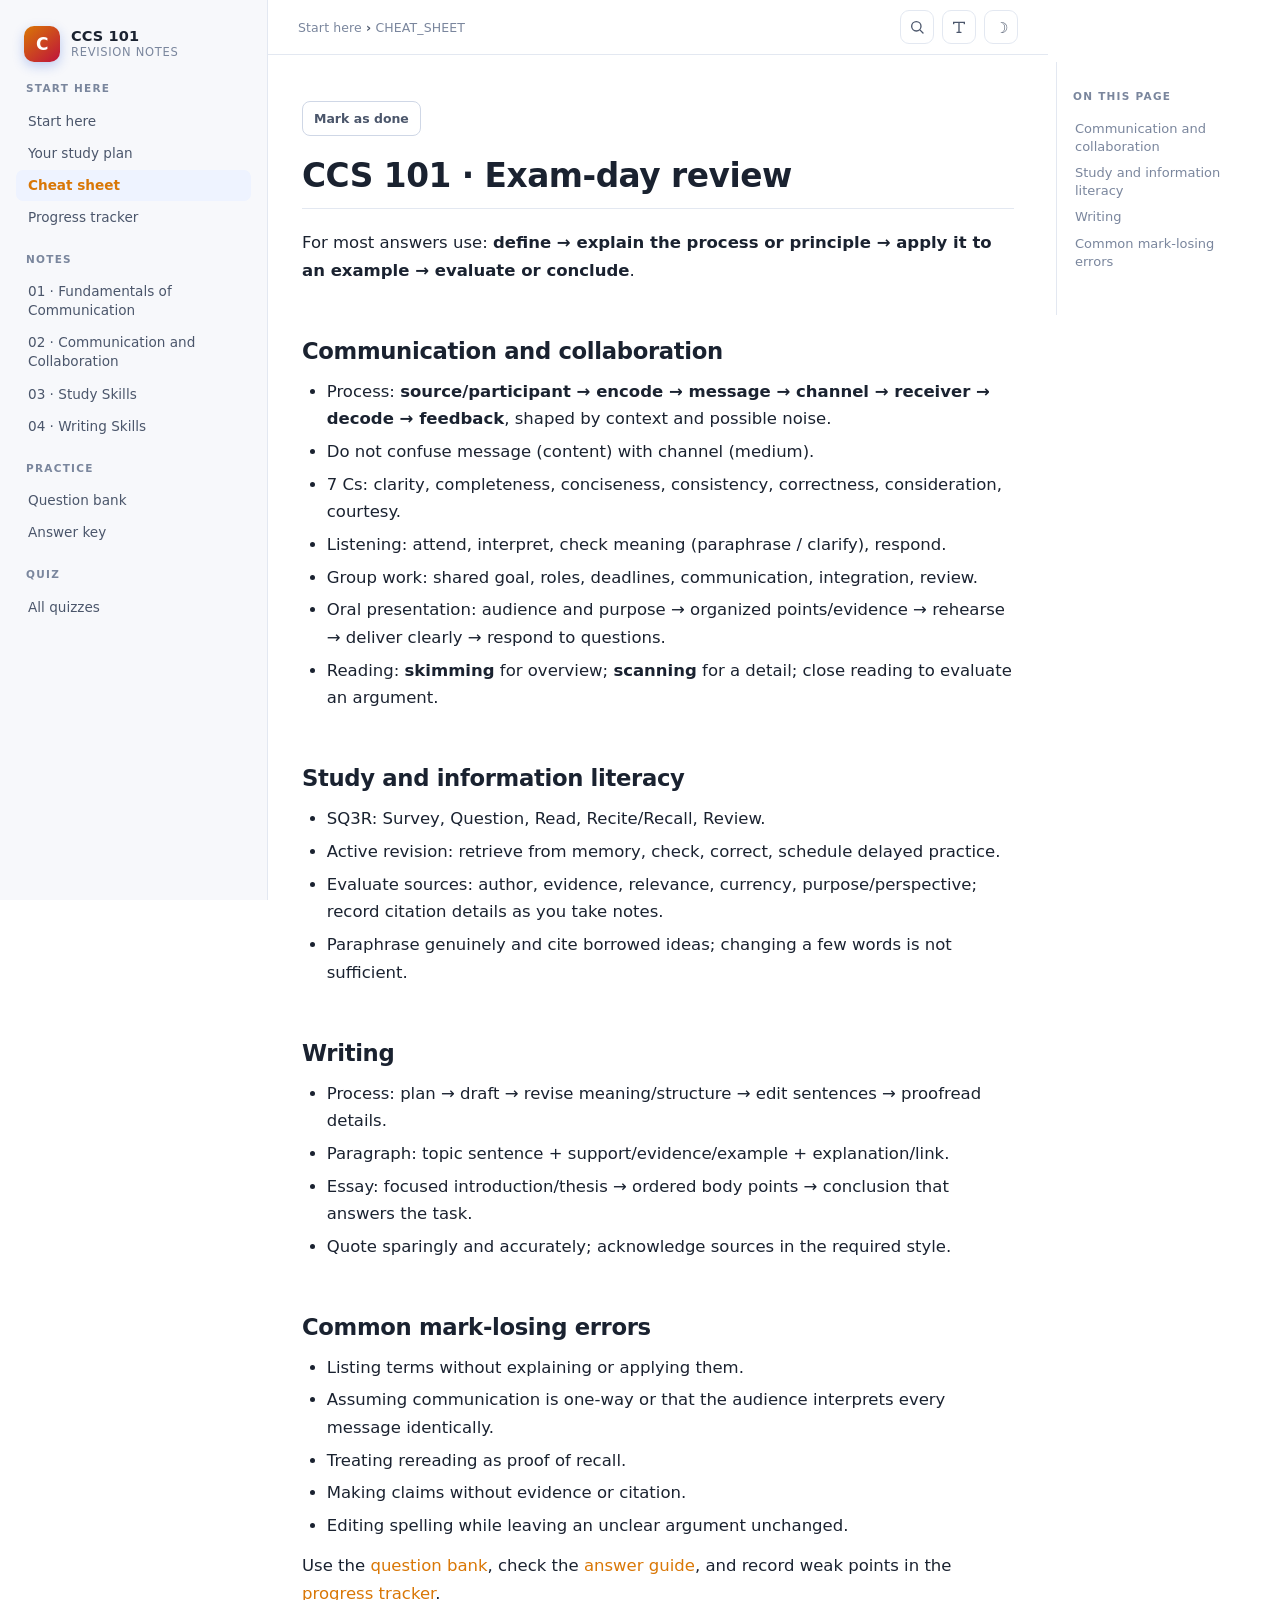
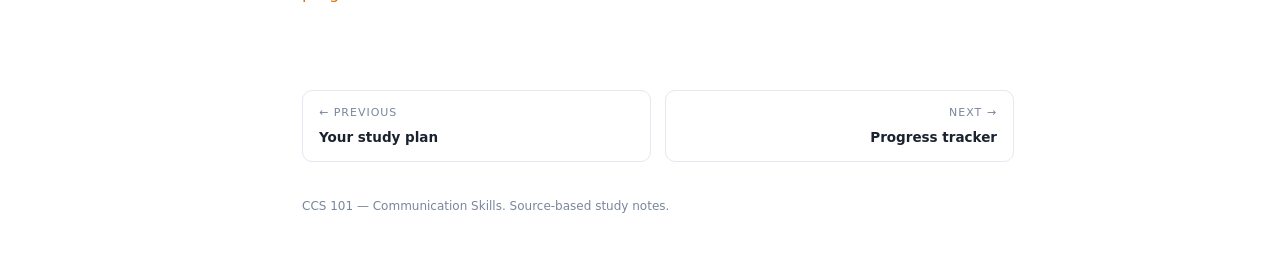
==== commit a049646a: "Improve communication skills revision pack Co-authored-by: Copilot <223556219+Copilot@users.noreply." ====
--- a/docs/CHEAT_SHEET.html
+++ b/docs/CHEAT_SHEET.html
@@ -3,7 +3,7 @@
 <head>
 <meta charset="utf-8">
 <meta name="viewport" content="width=device-width, initial-scale=1">
-<title>CCS 101 — topic map · CCS 101 Revision</title>
+<title>CCS 101 · Exam-day review · CCS 101 Revision</title>
 <meta name="description" content="Study notes for CCS 101 Communication Skills, from academic communication to writing and study skills.">
 <link rel="stylesheet" href="assets/notes.css">
 <link rel="stylesheet" href="assets/theme.css">
@@ -36,14 +36,41 @@
   </div>
   <article class="content">
 <div class="page-tools"><button type="button" class="done-btn" id="markDone">Mark as done</button></div>
-<h1 id="ccs-101-topic-map">CCS 101 — topic map</h1>
-<p>Use this page as a fast index, not a replacement for the notes. Search by definition, method, example, or phrase to jump into the relevant section.</p>
+<h1 id="ccs-101-exam-day-review">CCS 101 · Exam-day review</h1>
+<p>For most answers use: <strong>define → explain the process or principle → apply it to an example → evaluate or conclude</strong>.</p>
+<h2 id="communication-and-collaboration">Communication and collaboration</h2>
 <ul>
-<li><strong>01 · Fundamentals of Communication</strong> — <a href="notes/01_fundamentals-of-communication.html">notes/01_fundamentals-of-communication.md</a></li>
-<li><strong>02 · Communication and Collaboration</strong> — <a href="notes/02_communication-and-collaboration.html">notes/02_communication-and-collaboration.md</a></li>
-<li><strong>03 · Study Skills</strong> — <a href="notes/03_study-skills.html">notes/03_study-skills.md</a></li>
-<li><strong>04 · Writing Skills</strong> — <a href="notes/04_writing-skills.html">notes/04_writing-skills.md</a></li>
+<li>Process: <strong>source/participant → encode → message → channel → receiver → decode → feedback</strong>, shaped by context and possible noise.</li>
+<li>Do not confuse message (content) with channel (medium).</li>
+<li>7 Cs: clarity, completeness, conciseness, consistency, correctness, consideration, courtesy.</li>
+<li>Listening: attend, interpret, check meaning (paraphrase / clarify), respond.</li>
+<li>Group work: shared goal, roles, deadlines, communication, integration, review.</li>
+<li>Oral presentation: audience and purpose → organized points/evidence → rehearse → deliver clearly → respond to questions.</li>
+<li>Reading: <strong>skimming</strong> for overview; <strong>scanning</strong> for a detail; close reading to evaluate an argument.</li>
 </ul>
+<h2 id="study-and-information-literacy">Study and information literacy</h2>
+<ul>
+<li>SQ3R: Survey, Question, Read, Recite/Recall, Review.</li>
+<li>Active revision: retrieve from memory, check, correct, schedule delayed practice.</li>
+<li>Evaluate sources: author, evidence, relevance, currency, purpose/perspective; record citation details as you take notes.</li>
+<li>Paraphrase genuinely and cite borrowed ideas; changing a few words is not sufficient.</li>
+</ul>
+<h2 id="writing">Writing</h2>
+<ul>
+<li>Process: plan → draft → revise meaning/structure → edit sentences → proofread details.</li>
+<li>Paragraph: topic sentence + support/evidence/example + explanation/link.</li>
+<li>Essay: focused introduction/thesis → ordered body points → conclusion that answers the task.</li>
+<li>Quote sparingly and accurately; acknowledge sources in the required style.</li>
+</ul>
+<h2 id="common-mark-losing-errors">Common mark-losing errors</h2>
+<ul>
+<li>Listing terms without explaining or applying them.</li>
+<li>Assuming communication is one-way or that the audience interprets every message identically.</li>
+<li>Treating rereading as proof of recall.</li>
+<li>Making claims without evidence or citation.</li>
+<li>Editing spelling while leaving an unclear argument unchanged.</li>
+</ul>
+<p>Use the <a href="practice/QUESTION_BANK.html">question bank</a>, check the <a href="practice/ANSWER_KEY.html">answer guide</a>, and record weak points in the <a href="PROGRESS_TRACKER.html">progress tracker</a>.</p>
 
   </article>
 <nav class="pager"><a class="prev" href="YOUR_STUDY_PLAN.html"><span class="dir">&larr; Previous</span><span class="name">Your study plan</span></a><a class="next" href="PROGRESS_TRACKER.html"><span class="dir">Next &rarr;</span><span class="name">Progress tracker</span></a></nav>
@@ -53,7 +80,7 @@
 </main>
 <aside class="toc">
   <div class="toc-title">On this page</div>
-  
+  <a href="#communication-and-collaboration">Communication and collaboration</a><a href="#study-and-information-literacy">Study and information literacy</a><a href="#writing">Writing</a><a href="#common-mark-losing-errors">Common mark-losing errors</a>
 </aside>
 </div>
 <div class="search-overlay" id="searchOverlay" hidden>
--- a/docs/assets/notes.css
+++ b/docs/assets/notes.css
@@ -76,6 +76,18 @@
   background: linear-gradient(90deg, var(--accent), var(--accent-2));
   z-index: 60;
   transition: width .08s linear;
+}
+
+.note-figure {
+  display: block;
+  max-width: min(100%, 760px);
+  max-height: 520px;
+  height: auto;
+  margin: 18px auto;
+  object-fit: contain;
+  border: 1px solid var(--border);
+  border-radius: 9px;
+  background: #fff;
 }
 
 /* ---------- layout ---------- */
